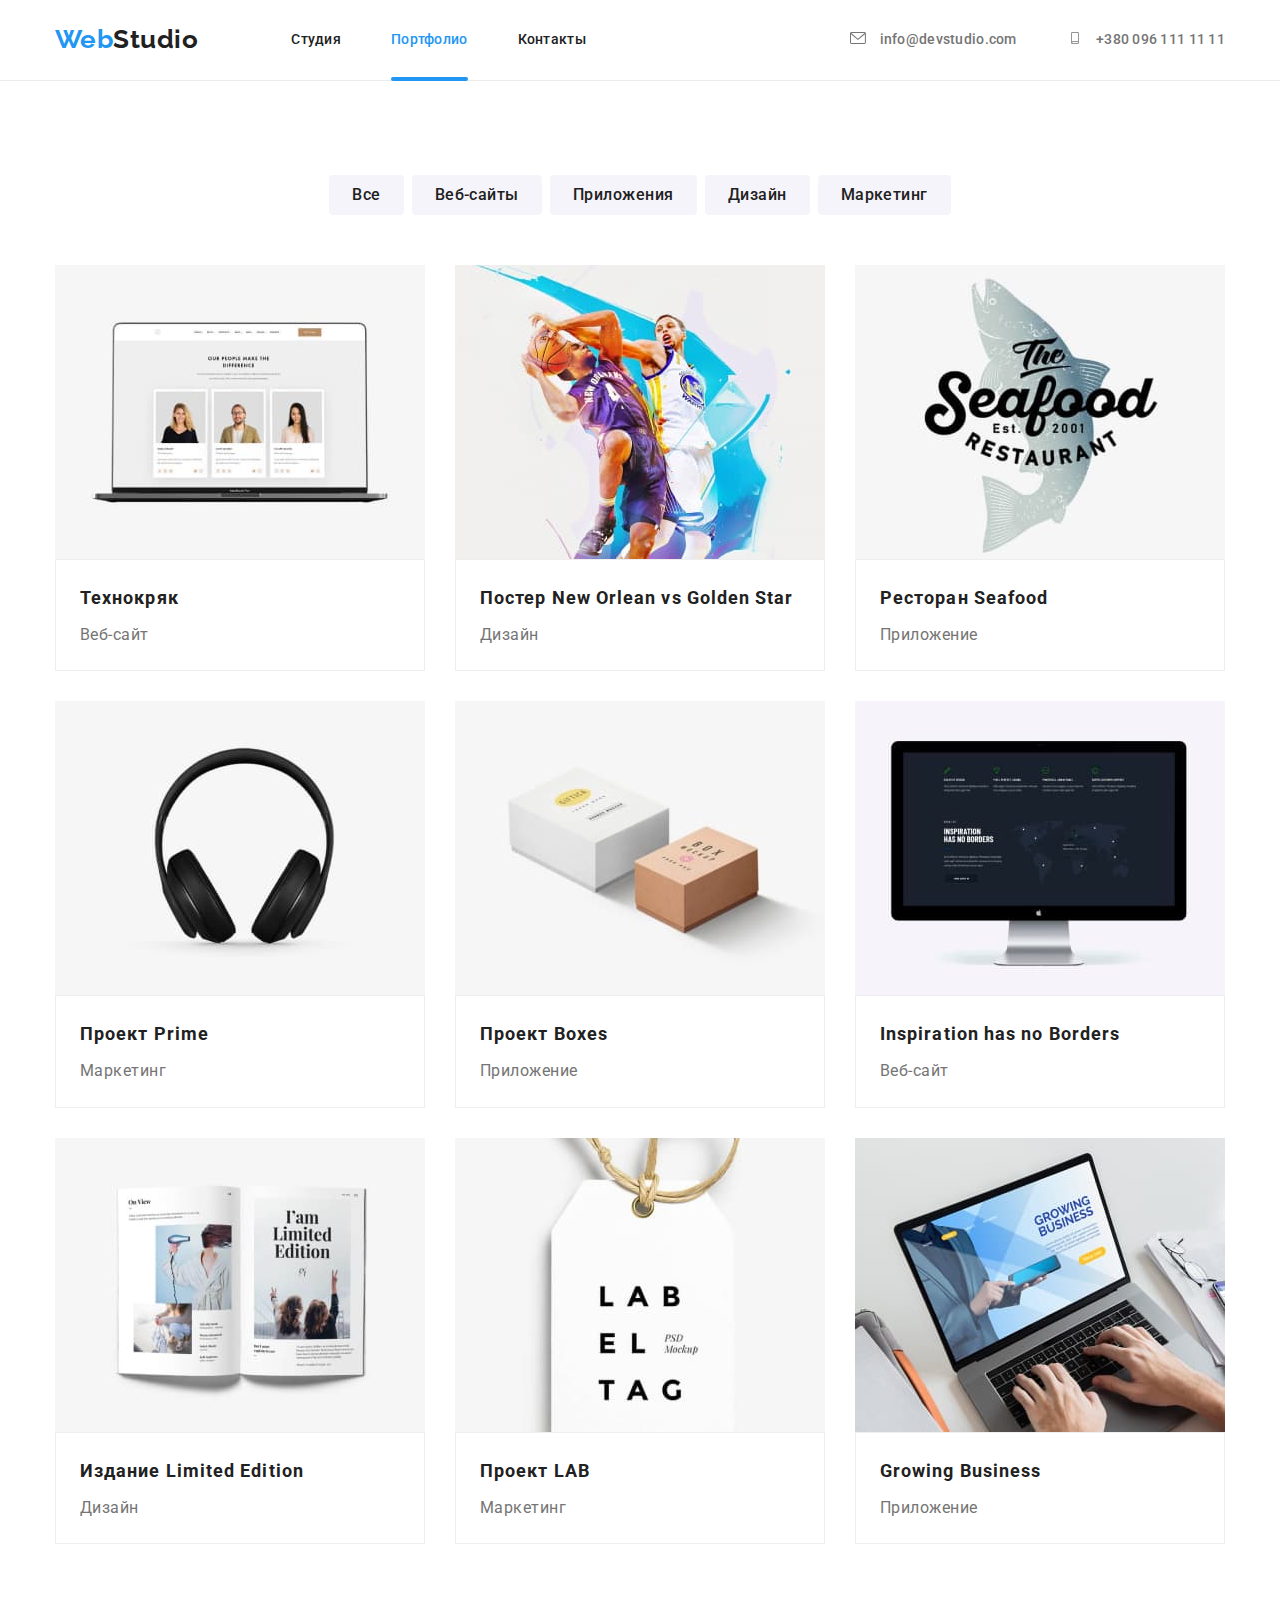
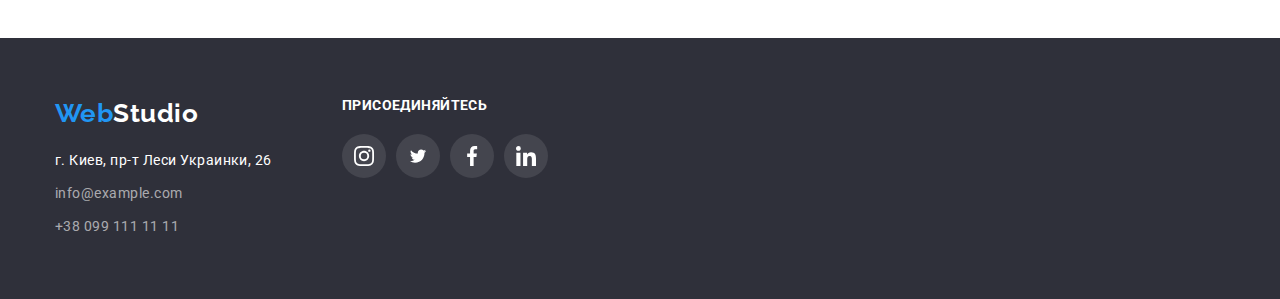
==== portfolio.html @ bb113593 "Summary" ====
<!DOCTYPE html>
<html lang="ru">
  <head>
    <meta charset="UTF-8" />
    <meta http-equiv="X-UA-Compatible" content="IE=edge" />
    <meta name="viewport" content="width=device-width, initial-scale=1.0" />
    <link rel="preconnect" href="https://fonts.googleapis.com" />
    <link rel="preconnect" href="https://fonts.gstatic.com" crossorigin />
    <link
      href="https://fonts.googleapis.com/css2?family=Raleway:wght@700&family=Roboto:wght@400;500;700;900&display=swap"
      rel="stylesheet"
    />
    <link
      rel="stylesheet"
      href="https://cdnjs.cloudflare.com/ajax/libs/modern-normalize/1.1.0/modern-normalize.css"
      integrity="sha512-Y0MM+V6ymRKN2zStTqzQ227DWhhp4Mzdo6gnlRnuaNCbc+YN/ZH0sBCLTM4M0oSy9c9VKiCvd4Jk44aCLrNS5Q=="
      crossorigin="anonymous"
      referrerpolicy="no-referrer"
    />
    <title>Web Studio (Version 2.1)</title>
    <link rel="stylesheet" href="./css/styles.css" />
  </head>
  <body>
    <header class="header">
      <div class="container">
        <nav class="header-nav">
          <a href="./index.html" class="header-logo"
            >Web<span class="dark-logo">Studio</span></a
          >
          <ul class="header-list list">
            <li class="header-item">
              <a href="./index.html" class="link">Студия</a>
            </li>
            <li class="header-item">
              <a href="./portfolio.html" class="link current">Портфолио</a>
            </li>
            <li class="header-item"><a href="" class="link">Контакты</a></li>
          </ul>
        </nav>
        <ul class="header-contact list">
          <li class="contact-item">
            <a href="mailto:info@devstudio.com" class="contact-link link"
              ><svg class="contact-icon" widght="16" height="12">
                <use href="./images/icons.svg#icon-envelope"></use>
              </svg>
              info@devstudio.com</a
            >
          </li>
          <li class="contact-item">
            <a href="tel:+380961111111" class="contact-link link">
              <svg class="contact-icon" widght="16" height="12">
                <use href="./images/icons.svg#icon-smartphone"></use>
              </svg>
              +380 096 111 11 11</a
            >
          </li>
        </ul>
      </div>
    </header>
    <main>
      <section class="main">
        <div class="container">
          <h1 class="work-title">Наши работы</h1>
          <ul class="list-button list">
            <li class="item-button">
              <button type="button" class="button">Все</button>
            </li>
            <li class="item-button">
              <button type="button" class="button">Веб-сайты</button>
            </li>
            <li class="item-button">
              <button type="button" class="button">Приложения</button>
            </li>
            <li class="item-button">
              <button type="button" class="button">Дизайн</button>
            </li>
            <li class="item-button">
              <button type="button" class="button">Маркетинг</button>
            </li>
          </ul>
          <ul class="work-list list">
            <li class="work-item">
              <a
                ><img
                  class="work-img"
                  src="./images/bloc1.jpg"
                  alt="экран ноутбука"
                  width="370"
                />
                <div class="work-captain">
                  <h2 class="work-name">Технокряк</h2>
                  <p class="work-text">Веб-сайт</p>
                </div>
              </a>
            </li>
            <li class="work-item">
              <a>
                <img
                  class="work-img"
                  src="./images/bloc2.jpg"
                  alt="баскетболисты"
                  width="370"
                />
                <div class="work-captain">
                  <h2 class="work-name">Постер New Orlean vs Golden Star</h2>
                  <p class="work-text">Дизайн</p>
                </div>
              </a>
            </li>
            <li class="work-item">
              <a
                ><img
                  class="work-img"
                  src="./images/bloc3.jpg"
                  alt="логотип ресторана"
                  width="370"
                />
                <div class="work-captain">
                  <h2 class="work-name">Ресторан Seafood</h2>
                  <p class="work-text">Приложение</p>
                </div>
              </a>
            </li>
            <li class="work-item">
              <a
                ><img
                  class="work-img"
                  src="./images/bloc4.jpg"
                  alt="наушники"
                  width="370"
                />
                <div class="work-captain">
                  <h2 class="work-name">Проект Prime</h2>
                  <p class="work-text">Маркетинг</p>
                </div>
              </a>
            </li>
            <li class="work-item">
              <a
                ><img
                  class="work-img"
                  src="./images/bloc5.jpg"
                  alt="коробки"
                  width="370"
                />
                <div class="work-captain">
                  <h2 class="work-name">Проект Boxes</h2>
                  <p class="work-text">Приложение</p>
                </div>
              </a>
            </li>
            <li class="work-item">
              <a
                ><img
                  class="work-img"
                  src="./images/bloc6.jpg"
                  alt="экран компьютера"
                  width="370"
                />
                <div class="work-captain">
                  <h2 class="work-name">Inspiration has no Borders</h2>
                  <p class="work-text">Веб-сайт</p>
                </div>
              </a>
            </li>
            <li class="work-item">
              <a
                ><img
                  class="work-img"
                  src="./images/bloc7.jpg"
                  alt="журнал"
                  width="370"
                />
                <div class="work-captain">
                  <h2 class="work-name">Издание Limited Edition</h2>
                  <p class="work-text">Дизайн</p>
                </div>
              </a>
            </li>
            <li class="work-item">
              <a
                ><img
                  class="work-img"
                  src="./images/bloc8.jpg"
                  alt="бирка"
                  width="370"
                />
                <div class="work-captain">
                  <h2 class="work-name">Проект LAB</h2>
                  <p class="work-text">Маркетинг</p>
                </div>
              </a>
            </li>
            <li class="work-item">
              <a
                ><img
                  class="work-img"
                  src="./images/bloc9.jpg"
                  alt="руки печатают по клавиатуре"
                  width="370"
                />
                <div class="work-captain">
                  <h2 class="work-name">Growing Business</h2>
                  <p class="work-text">Приложение</p>
                </div>
              </a>
            </li>
          </ul>
        </div>
      </section>
    </main>
    <footer class="footer">
      <div class="container ft">
        <div class="footer-container">
          <a href="./index.html" class="footer-logo"
            >Web<span class="light-logo">Studio</span>
          </a>
          <address class="footer-address">
            <ul class="footer-list list">
              <li class="footer-item">
                <a
                  href="https://bit.ly/3pXMvUd"
                  target="_blank"
                  rel="noreferrer noopener"
                  class="link address"
                  >г. Киев, пр-т Леси Украинки, 26</a
                >
              </li>
              <li class="footer-item">
                <a href="mailto:info@example.com" class="link contact">
                  info@example.com</a
                >
              </li>
              <li class="footer-item">
                <a href="tel:+380991111111" class="link contact"
                  >+38 099 111 11 11
                </a>
              </li>
            </ul>
          </address>
        </div>
        <div class="form">
          <h1></h1>
          <h2></h2>
          <h3 class="form-title">Присоединяйтесь</h3>
          <ul class="form-list list">
            <li class="form-item">
              <a href="" class="form-link"
                ><svg class="tform-icon" widght="20" height="20">
                  <use href="./images/icons.svg#icon-instagram"></use>
                </svg>
              </a>
            </li>
            <li class="form-item">
              <a href="" class="form-link"
                ><svg class="form-icon" widght="20" height="16.25">
                  <use href="./images/icons.svg#icon-twitter"></use>
                </svg>
              </a>
            </li>
            <li class="form-item">
              <a href="" class="form-link"
                ><svg class="form-icon" widght="10" height="20">
                  <use href="./images/icons.svg#icon-facebook"></use>
                </svg>
              </a>
            </li>
            <li class="form-item">
              <a href="" class="form-link"
                ><svg class="form-icon" widght="20" height="20">
                  <use href="./images/icons.svg#icon-linkedin"></use>
                </svg>
              </a>
            </li>
          </ul>
        </div>
      </div>
    </footer>
    <script src="/js/modal.js"></script>
  </body>
</html>
---- css/styles.css ----
:root {
  --primary-text-color: #757575;
  --title-text-color: #212121;
  --accent-color: #2196f3;
  --primary-bg-color: #ffffff;
}
p,
h1,
h2,
h3,
h4,
h5,
h6 {
  margin: 0;
}
ul,
ol {
  margin: 0;
  padding-left: 0;
}
.container {
  width: 1200px;
  margin: 0 auto;
  padding-left: 15px;
  padding-right: 15px;
  /* outline: 1px solid green; */
}
body {
  background-color: var(--primary-bg-color);
  color: var(--primary-text-color);
  font-family: 'Roboto', sans-serif;
  font-weight: 400;
  font-style: normal;
  letter-spacing: 0.03em;
}

.button {
  display: flex;
  background-color: #f5f4fa;
  color: var(--title-text-color);
  font-family: inherit;
  font-style: normal;
  font-weight: 500;
  font-size: 16px;
  line-height: 1.62;
  align-items: center;
  text-align: center;
  letter-spacing: 0.03em;
  cursor: pointer;
  padding: 6px 22px;
  border-radius: 4px;
  border: 1px solid transparent;
}

.button:hover,
.button:focus {
  background-color: #2196f3;
  color: #ffffff;
  box-shadow: 0px 3px 1px rgba(0, 0, 0, 0.1), 0px 1px 2px rgba(0, 0, 0, 0.08),
    0px 2px 2px rgba(0, 0, 0, 0.12);
}

/* ---------------Header--------------- */
.header {
  background-color: #ffffff;
  padding-top: 24px;
  padding-bottom: 25px;
  border-bottom: 1px solid #ececec;
}
.header .container {
  display: flex;
  align-items: center;
}
.header-logo {
  color: var(--accent-color);
  font-family: 'Raleway', sans-serif;
  font-weight: 700;
  font-size: 26px;
  line-height: 1.19;
  text-decoration: none;
  display: flex;
  margin-right: 93px;
}
.dark-logo {
  color: var(--title-text-color);
}
nav {
  display: flex;
  align-items: center;
}
.header-list {
  display: flex;
}
.header-contact {
  display: flex;
  margin-left: auto;
}
.list {
  list-style: none;
}
.header-list .link {
  color: var(--title-text-color);
  font-weight: 500;
  font-size: 14px;
  line-height: 1.14;
  letter-spacing: 0.02em;
}

.header-item:not(:last-child) {
  margin-right: 50px;
}

.header-contact .link {
  font-weight: 500;
  font-size: 14px;
  line-height: 1.14;
  letter-spacing: 0.02em;
  width: 100%;
  height: 100%;
  color: #757575;
}
.contact-icon {
  fill: currentColor;
  width: 16px;
  margin-right: 10px;
}
.contact-icon:hover,
.contact-icon:focus {
  fill: var(--accent-color);
}

.contact-item:not(:last-child) {
  margin-right: 50px;
}
.header-list .link:hover,
.header-list .link:focus {
  color: var(--accent-color);
}
.header-list .link.current {
  color: var(--accent-color);
}
.link {
  color: var(--primary-text-color);
  text-decoration: none;
}
.link:hover,
.link:focus {
  color: var(--accent-color);
}
.current {
  position: relative;
}
.current::after {
  content: '';
  display: block;
  background-image: url(../images/hover.png);
  height: 4px;
  width: 100%;
  background-color: rgba(33, 150, 243, 1);
  border-radius: 2px;
  position: absolute;
  bottom: -34px;
}

/* -----------------------hero-------------------------------------- */

.hero {
  max-width: 1600px;
  background-color: #2f303a;
  background-image: linear-gradient(
      rgba(47, 48, 58, 0.4),
      rgba(47, 48, 58, 0.4)
    ),
    url(../images/hero-bgr.jpg);
  background-repeat: no-repeat;
  background-size: cover;
  background-position: center;
  padding-top: 200px;
  padding-bottom: 200px;
  display: block;
  justify-content: center;
  margin-right: auto;
  margin-left: auto;
}
.hero-title {
  color: #ffffff;
  font-weight: 900;
  font-size: 44px;
  line-height: 1.36;
  text-align: center;
  letter-spacing: 0.06em;
  text-transform: uppercase;
  max-width: 696px;
  margin-bottom: 30px;
  margin-right: auto;
  margin-left: auto;
}
.hero-button {
  font-weight: 700;
  font-size: 16px;
  line-height: 1.88;
  justify-content: center;
  letter-spacing: 0.06em;
  background-color: var(--accent-color);
  color: #ffffff;
  border-radius: 4px;
  padding: 10px 32px;
  margin-right: auto;
  margin-left: auto;
}
/* ---------------------------Feature----------------------------- */
.feature {
  background-color: var(--primary-bg-color);
  padding-top: 94px;
  padding-bottom: 47px;
}
.feature-title {
  display: none;
}
.feature-list {
  display: flex;
}
.feature-item {
  max-width: 270px;
}

.feature-item:not(:last-child) {
  margin-right: 30px;
}
.feature-container {
  width: 270px;
  height: 120px;
  background-color: #f5f4fa;
  margin-bottom: 30px;
  display: flex;
  justify-content: center;
  align-items: center;
}
.feature-icon {
  border-radius: 4px;
  background-color: #f5f4fa;
  width: 70px;
  height: 70px;
}

.feature-name {
  color: var(--title-text-color);
  font-weight: 700;
  font-size: 14px;
  line-height: 1.14;
  text-transform: uppercase;
  margin-bottom: 10px;
}
.feature-text {
  color: var(--primary-text-color);
  font-size: 14px;
  line-height: 1.71;
}

/* --------------------section-------------------------------- */

.section {
  background-color: var(--primary-bg-color);
  padding-top: 47px;
  padding-bottom: 94px;
}
.section-title {
  color: var(--title-text-color);
  font-weight: 700;
  font-size: 36px;
  line-height: 1.16;
  text-align: center;
  margin-bottom: 50px;
}
.section-list {
  display: flex;
}
.section-item:not(:last-child) {
  margin-right: 30px;
}

/* --------------------------Team----------------------------------------- */

.team {
  background-color: #f5f4fa;
  padding-top: 94px;
  padding-bottom: 94px;
}
.team-title {
  color: var(--title-text-color);
  font-weight: 700;
  font-size: 36px;
  line-height: 1.16;
  text-align: center;
  margin-bottom: 50px;
}
.team-list {
  display: flex;
}
.team-item {
  flex-basis: calc(100 % / 4 - 30);
  box-shadow: 0px 2px 1px 0px rgba(0, 0, 0, 0.2),
    0px 1px 1px 0px rgba(0, 0, 0, 0.14), 0px 1px 3px 0px rgba(0, 0, 0, 0.12);
  border-radius: 0px 0px 4px 4px;
}
.team-item:not(:last-child) {
  margin-right: 30px;
}
.team-captain {
  background-color: var(--primary-bg-color);
  padding-top: 30px;
  padding-bottom: 30px;
}
.team-name {
  color: var(--title-text-color);
  font-weight: 500;
  font-size: 16px;
  line-height: 1.19;
  text-align: center;
  margin-bottom: 10px;
}
.team-img {
  display: block;
}
.team-text {
  font-size: 16px;
  line-height: 1.19;
  text-align: center;
  margin-bottom: 16px;
}
.team-captain-list {
  display: flex;
  list-style: none;
  justify-content: center;
}
.team-captain-item {
  width: 44px;
  height: 44px;
  margin-right: 10px;
}
.team-captain-item:last-child {
  margin-right: 0;
}

.team-captain-link {
  width: 100%;
  height: 100%;
  background-color: #ffffff;
  border-radius: 50%;
  display: flex;
  align-items: center;
  justify-content: center;
  fill: #afb1b8;
}
.team-captain-link:hover,
.team-captain-link:focus {
  background-color: #2196f3;
  fill: rgba(255, 255, 255, 1);
}
.team-soc-icon:hover,
.team-soc-icon:focus {
  fill: rgba(255, 255, 255, 1);
}
/* ------------------Client--------------------------------- */

.client {
  padding-top: 94px;
  padding-bottom: 94px;
}
.client-title {
  color: var(--title-text-color);
  font-weight: 700;
  font-size: 36px;
  line-height: 1.16;
  text-align: center;
  margin-bottom: 50px;
}
.client-list {
  display: flex;
  justify-content: center;
}
.client-item {
  width: 170px;
  height: 92px;
}
.client-item:not(:last-child) {
  margin-right: 30px;
}
.client-link {
  width: 100%;
  height: 100%;
  justify-content: center;
  display: flex;
  color: #afb1b8;
  border: 1px solid #afb1b8;
  align-items: center;
  border-radius: 4px;
}
.client-link:hover,
.client-link:focus {
  color: #2196f3;
  border: 1px solid rgba(33, 150, 243, 1);
  outline: transparent;
}
.client-icon {
  fill: currentColor;
}
.client-icon:hover,
.client-icon:focus {
  fill: #2196f3;
}
/* ----------------------------Work--------------------------------------- */

.main {
  padding-top: 94px;
  padding-bottom: 94px;
}
.work-title {
  display: none;
}
.list-button {
  display: flex;
  flex-direction: row;
  margin-bottom: 50px;
  justify-content: center;
}
.item-button {
  margin-right: 8px;
}
.item-button:last-child {
  margin-right: 0;
}

.work-list {
  display: flex;
  flex-wrap: wrap;
}
.work-item {
  flex-basis: calc(100% / 3 - 30px);
  margin-right: 30px;
  margin-bottom: 30px;
}
.work-item:hover {
  box-shadow: 0px 1px 1px rgba(0, 0, 0, 0.12), 0px 4px 4px rgba(0, 0, 0, 0.06),
    1px 4px 6px rgba(0, 0, 0, 0.16);
}

.work-item:nth-child(3n) {
  margin-right: 0;
}
.work-item:nth-last-child(-n + 3) {
  margin-bottom: 0;
}

.work-img {
  display: block;
}
.work-captain {
  padding-top: 20px;
  padding-bottom: 20px;
  padding-left: 24px;
  padding-right: 24px;
  border: 1px solid #eeeeee;
}

.work-name {
  color: var(--title-text-color);
  font-weight: 700;
  font-size: 18px;
  line-height: 2;
  letter-spacing: 0.06em;
  margin-bottom: 4px;
}

.work-text {
  font-size: 16px;
  line-height: 1.9;
}

/* ----------------------Footer------------------------------------ */

.footer {
  background-color: #2f303a;
  padding-top: 60px;
  padding-bottom: 60px;
  display: flex;
}
.footer-logo {
  display: block;
  color: var(--accent-color);
  font-family: 'Raleway';
  font-weight: 700;
  font-size: 26px;
  line-height: 1.19;
  text-decoration: none;
  margin-bottom: 20px;
}
.light-logo {
  color: #ffffff;
}
.footer-item > .link {
  font-style: normal;
  font-size: 14px;
  line-height: 1.71;
}
.contact {
  color: rgba(255, 255, 255, 0.6);
}
.address {
  display: block;
  color: #ffffff;
}
.footer-item:not(:last-child) {
  margin-bottom: 9px;
}
.form {
  outline: 1px, solid, white;
}
.form-title {
  font-family: 'Roboto';
  font-style: normal;
  font-weight: 700;
  font-size: 14px;
  line-height: 1.14;
  letter-spacing: 0.03em;
  text-transform: uppercase;
  color: var(--primary-bg-color);
  align-items: center;
  justify-content: center;
  margin-bottom: 20px;
}
.ft {
  display: flex;
}
.footer-container {
  margin-right: 70px;
}
.form-list {
  display: flex;
  justify-content: center;
}
.form-item {
  width: 44px;
  height: 44px;
  margin-right: 10px;
}
.form-item:last-child {
  margin-right: 0;
}

.form-link {
  width: 100%;
  height: 100%;
  background-color: rgba(255, 255, 255, 0.1);
  border-radius: 50%;
  display: flex;
  align-items: center;
  justify-content: center;
  fill: #ffffff;
}
.form-link:hover,
.form-link:focus {
  background-color: #2196f3;
}
/* --------------Modal------------------------------ */

.backdrop {
  position: fixed;
  background-color: rgba(0, 0, 0, 0.2);
  top: 0;
  left: 0;
  width: 100%;
  height: 100%;
}
.backdrop.is-hidden {
  opacity: 0;
  pointer-events: none;
}
.modal {
  position: absolute;
  min-width: 528px;
  min-height: 581px;
  top: 50%;
  left: 50%;
  transform: translate(-50%, -50%);
  background-color: var(--primary-bg-color);
  border-radius: 4px;
  box-shadow: 0px 1px 3px rgba(0, 0, 0, 0.12), 0px 1px 1px rgba(0, 0, 0, 0.14),
    0px 2px 1px rgba(0, 0, 0, 0.2);
}
.modal-button {
  position: absolute;
  width: 30px;
  height: 30px;
  border-radius: 50%;
  border: 1px solid rgba(0, 0, 0, 0.1);
  top: 8px;
  right: 8px;
  justify-content: center;
  align-items: center;
  background-color: var(--primary-bg-color);
}
.modal-icon {
  width: 11px;
  height: 11px;
}
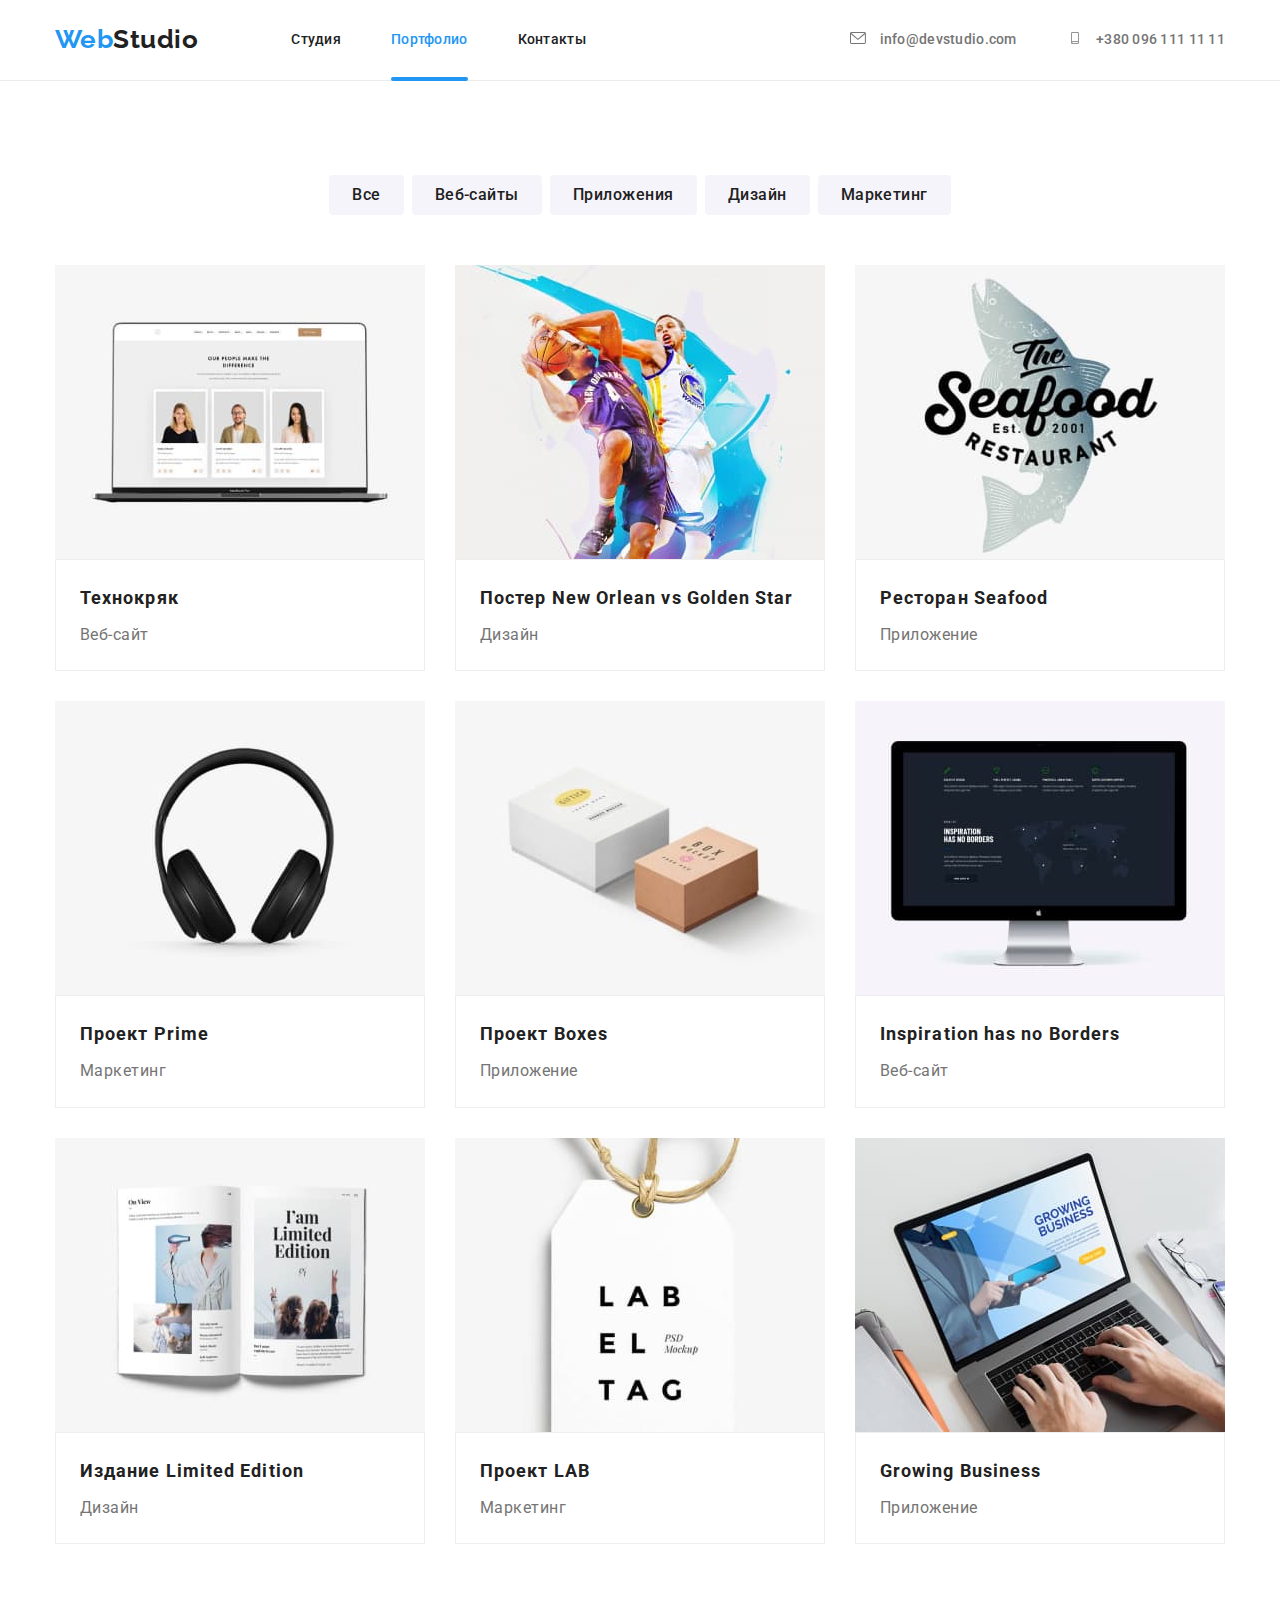
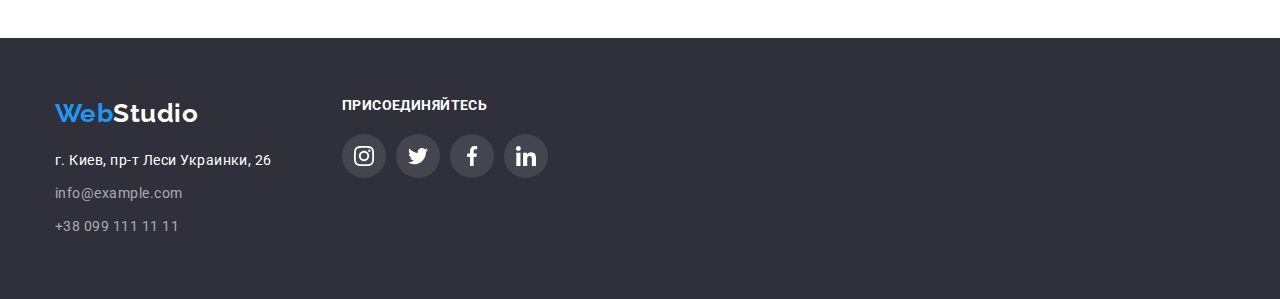
==== commit 2876b290: "modal" ====
--- a/portfolio.html
+++ b/portfolio.html
@@ -40,7 +40,7 @@
         <ul class="header-contact list">
           <li class="contact-item">
             <a href="mailto:info@devstudio.com" class="contact-link link"
-              ><svg class="contact-icon" widght="16" height="12">
+              ><svg class="contact-icon" width="16" height="12">
                 <use href="./images/icons.svg#icon-envelope"></use>
               </svg>
               info@devstudio.com</a
@@ -48,7 +48,7 @@
           </li>
           <li class="contact-item">
             <a href="tel:+380961111111" class="contact-link link">
-              <svg class="contact-icon" widght="16" height="12">
+              <svg class="contact-icon" width="16" height="12">
                 <use href="./images/icons.svg#icon-smartphone"></use>
               </svg>
               +380 096 111 11 11</a
@@ -80,6 +80,7 @@
           </ul>
           <ul class="work-list list">
             <li class="work-item">
+              <div class="work-container">
               <a
                 ><img
                   class="work-img"
@@ -87,6 +88,8 @@
                   alt="экран ноутбука"
                   width="370"
                 />
+                <p class="work-container-text">Ресурс предлагает комплексные предложения с разным уровнем функционала и сервисов. Все это позволит посетителю получить исчерпывающие сведения о компании или частном лице.</p>
+              </div>
                 <div class="work-captain">
                   <h2 class="work-name">Технокряк</h2>
                   <p class="work-text">Веб-сайт</p>
@@ -94,6 +97,7 @@
               </a>
             </li>
             <li class="work-item">
+              <div class="work-container">
               <a>
                 <img
                   class="work-img"
@@ -101,6 +105,8 @@
                   alt="баскетболисты"
                   width="370"
                 />
+                <p class="work-container-text">Ресурс предлагает комплексные предложения с разным уровнем функционала и сервисов. Все это позволит посетителю получить исчерпывающие сведения о компании или частном лице.</p>
+              </div>
                 <div class="work-captain">
                   <h2 class="work-name">Постер New Orlean vs Golden Star</h2>
                   <p class="work-text">Дизайн</p>
@@ -108,6 +114,7 @@
               </a>
             </li>
             <li class="work-item">
+              <div class="work-container">
               <a
                 ><img
                   class="work-img"
@@ -115,6 +122,8 @@
                   alt="логотип ресторана"
                   width="370"
                 />
+                <p class="work-container-text">Ресурс предлагает комплексные предложения с разным уровнем функционала и сервисов. Все это позволит посетителю получить исчерпывающие сведения о компании или частном лице.</p>
+                </div>
                 <div class="work-captain">
                   <h2 class="work-name">Ресторан Seafood</h2>
                   <p class="work-text">Приложение</p>
@@ -122,6 +131,7 @@
               </a>
             </li>
             <li class="work-item">
+              <div class="work-container">
               <a
                 ><img
                   class="work-img"
@@ -129,6 +139,8 @@
                   alt="наушники"
                   width="370"
                 />
+                <p class="work-container-text">Ресурс предлагает комплексные предложения с разным уровнем функционала и сервисов. Все это позволит посетителю получить исчерпывающие сведения о компании или частном лице.</p>
+                </div>
                 <div class="work-captain">
                   <h2 class="work-name">Проект Prime</h2>
                   <p class="work-text">Маркетинг</p>
@@ -136,6 +148,7 @@
               </a>
             </li>
             <li class="work-item">
+              <div class="work-container">
               <a
                 ><img
                   class="work-img"
@@ -143,6 +156,8 @@
                   alt="коробки"
                   width="370"
                 />
+                <p class="work-container-text">Ресурс предлагает комплексные предложения с разным уровнем функционала и сервисов. Все это позволит посетителю получить исчерпывающие сведения о компании или частном лице.</p>
+                </div>
                 <div class="work-captain">
                   <h2 class="work-name">Проект Boxes</h2>
                   <p class="work-text">Приложение</p>
@@ -150,6 +165,7 @@
               </a>
             </li>
             <li class="work-item">
+              <div class="work-container">
               <a
                 ><img
                   class="work-img"
@@ -157,6 +173,8 @@
                   alt="экран компьютера"
                   width="370"
                 />
+                <p class="work-container-text">Ресурс предлагает комплексные предложения с разным уровнем функционала и сервисов. Все это позволит посетителю получить исчерпывающие сведения о компании или частном лице.</p>
+                </div>
                 <div class="work-captain">
                   <h2 class="work-name">Inspiration has no Borders</h2>
                   <p class="work-text">Веб-сайт</p>
@@ -164,6 +182,7 @@
               </a>
             </li>
             <li class="work-item">
+              <div class="work-container">
               <a
                 ><img
                   class="work-img"
@@ -171,6 +190,8 @@
                   alt="журнал"
                   width="370"
                 />
+                <p class="work-container-text">Ресурс предлагает комплексные предложения с разным уровнем функционала и сервисов. Все это позволит посетителю получить исчерпывающие сведения о компании или частном лице.</p>
+                </div>
                 <div class="work-captain">
                   <h2 class="work-name">Издание Limited Edition</h2>
                   <p class="work-text">Дизайн</p>
@@ -178,6 +199,7 @@
               </a>
             </li>
             <li class="work-item">
+              <div class="work-container">
               <a
                 ><img
                   class="work-img"
@@ -185,6 +207,8 @@
                   alt="бирка"
                   width="370"
                 />
+                <p class="work-container-text">Ресурс предлагает комплексные предложения с разным уровнем функционала и сервисов. Все это позволит посетителю получить исчерпывающие сведения о компании или частном лице.</p>
+                </div>
                 <div class="work-captain">
                   <h2 class="work-name">Проект LAB</h2>
                   <p class="work-text">Маркетинг</p>
@@ -192,6 +216,7 @@
               </a>
             </li>
             <li class="work-item">
+              <div class="work-container">
               <a
                 ><img
                   class="work-img"
@@ -199,6 +224,8 @@
                   alt="руки печатают по клавиатуре"
                   width="370"
                 />
+                <p class="work-container-text">Ресурс предлагает комплексные предложения с разным уровнем функционала и сервисов. Все это позволит посетителю получить исчерпывающие сведения о компании или частном лице.</p>
+                </div>
                 <div class="work-captain">
                   <h2 class="work-name">Growing Business</h2>
                   <p class="work-text">Приложение</p>
@@ -246,28 +273,28 @@
           <ul class="form-list list">
             <li class="form-item">
               <a href="" class="form-link"
-                ><svg class="tform-icon" widght="20" height="20">
+                ><svg class="tform-icon" width="20" height="20">
                   <use href="./images/icons.svg#icon-instagram"></use>
                 </svg>
               </a>
             </li>
             <li class="form-item">
               <a href="" class="form-link"
-                ><svg class="form-icon" widght="20" height="16.25">
+                ><svg class="form-icon" width="20" height="20">
                   <use href="./images/icons.svg#icon-twitter"></use>
                 </svg>
               </a>
             </li>
             <li class="form-item">
               <a href="" class="form-link"
-                ><svg class="form-icon" widght="10" height="20">
+                ><svg class="form-icon" width="20" height="20">
                   <use href="./images/icons.svg#icon-facebook"></use>
                 </svg>
               </a>
             </li>
             <li class="form-item">
               <a href="" class="form-link"
-                ><svg class="form-icon" widght="20" height="20">
+                ><svg class="form-icon" width="20" height="20">
                   <use href="./images/icons.svg#icon-linkedin"></use>
                 </svg>
               </a>
--- a/css/styles.css
+++ b/css/styles.css
@@ -50,6 +50,9 @@
   padding: 6px 22px;
   border-radius: 4px;
   border: 1px solid transparent;
+  transition-property: background-color, color, box-shadow;
+  transition-duration: 250ms;
+  transition-timing-function: cubic-bezier(0.4, 0, 0.2, 1);
 }
 
 .button:hover,
@@ -138,18 +141,22 @@
 }
 .header-list .link.current {
   color: var(--accent-color);
+  position: relative;
 }
 .link {
   color: var(--primary-text-color);
   text-decoration: none;
+  transition-property: color;
+  transition-duration: 250ms;
+  transition-timing-function: cubic-bezier(0.4, 0, 0.2, 1);
 }
 .link:hover,
 .link:focus {
   color: var(--accent-color);
 }
-.current {
+/* .current {
   position: relative;
-}
+} */
 .current::after {
   content: '';
   display: block;
@@ -275,8 +282,31 @@
 .section-list {
   display: flex;
 }
+.section-item {
+  position: relative;
+  height: 294px;
+}
 .section-item:not(:last-child) {
   margin-right: 30px;
+}
+.section-container {
+  position: absolute;
+  height: 70px;
+  width: 100%;
+  bottom: 0;
+  background-color: rgba(47, 48, 58, 0.8);
+  padding: 27px 90px 27px 91px;
+}
+.section-name {
+  position: absolute;
+  font-weight: 700;
+  font-size: 14px;
+  line-height: 1.14;
+  text-align: center;
+  letter-spacing: 0.03em;
+  text-transform: uppercase;
+  color: var(--primary-bg-color);
+  min-width: 199px;
 }
 
 /* --------------------------Team----------------------------------------- */
@@ -345,16 +375,19 @@
 .team-captain-link {
   width: 100%;
   height: 100%;
-  background-color: #ffffff;
+  background-color: var(--primary-bg-color);
   border-radius: 50%;
   display: flex;
   align-items: center;
   justify-content: center;
   fill: #afb1b8;
+  transition-property: background-color, fill;
+  transition-duration: 250ms;
+  transition-timing-function: cubic-bezier(0.4, 0, 0.2, 1);
 }
 .team-captain-link:hover,
 .team-captain-link:focus {
-  background-color: #2196f3;
+  background-color: var(--accent-color);
   fill: rgba(255, 255, 255, 1);
 }
 .team-soc-icon:hover,
@@ -395,10 +428,13 @@
   border: 1px solid #afb1b8;
   align-items: center;
   border-radius: 4px;
+  transition-property: border, color;
+  transition-duration: 250ms;
+  transition-timing-function: cubic-bezier(0.4, 0, 0.2, 1);
 }
 .client-link:hover,
 .client-link:focus {
-  color: #2196f3;
+  color: var(--accent-color);
   border: 1px solid rgba(33, 150, 243, 1);
   outline: transparent;
 }
@@ -439,6 +475,9 @@
   flex-basis: calc(100% / 3 - 30px);
   margin-right: 30px;
   margin-bottom: 30px;
+  transition-property: box-shadow;
+  transition-duration: 250ms;
+  transition-timing-function: cubic-bezier(0.4, 0, 0.2, 1);
 }
 .work-item:hover {
   box-shadow: 0px 1px 1px rgba(0, 0, 0, 0.12), 0px 4px 4px rgba(0, 0, 0, 0.06),
@@ -476,7 +515,29 @@
   font-size: 16px;
   line-height: 1.9;
 }
-
+.work-container {
+  position: relative;
+  overflow: hidden;
+}
+.work-container-text {
+  background-color: rgba(33, 150, 243, 0.9);
+  font-size: 18px;
+  line-height: 1.56;
+  letter-spacing: 0.03em;
+  color: var(--primary-bg-color);
+  padding: 63px 24px;
+  position: absolute;
+  top: 0;
+  height: 100%;
+  transform: translateY(100%);
+  transition: transform 300ms linear;
+  transition-property: transform;
+  transition-duration: 250ms;
+  transition-timing-function: cubic-bezier(0.4, 0, 0.2, 1);
+}
+.work-item:hover .work-container-text {
+  transform: translateY(0);
+}
 /* ----------------------Footer------------------------------------ */
 
 .footer {
@@ -557,6 +618,9 @@
   align-items: center;
   justify-content: center;
   fill: #ffffff;
+  transition-property: background-color;
+  transition-duration: 250ms;
+  transition-timing-function: cubic-bezier(0.4, 0, 0.2, 1);
 }
 .form-link:hover,
 .form-link:focus {
@@ -575,11 +639,15 @@
 .backdrop.is-hidden {
   opacity: 0;
   pointer-events: none;
+  visibility: hidden;
+}
+.backdrop.is-hidden .modal {
+  transform: translate(-50%, -50%) scale(0) rotate(0);
 }
 .modal {
   position: absolute;
-  min-width: 528px;
-  min-height: 581px;
+  width: 528px;
+  height: 581px;
   top: 50%;
   left: 50%;
   transform: translate(-50%, -50%);
@@ -587,6 +655,12 @@
   border-radius: 4px;
   box-shadow: 0px 1px 3px rgba(0, 0, 0, 0.12), 0px 1px 1px rgba(0, 0, 0, 0.14),
     0px 2px 1px rgba(0, 0, 0, 0.2);
+  transform: translate(-50%, -50%) scale(1) rotate(0);
+  transition: transform 300ms;
+  padding-top: 40px;
+  padding-bottom: 40px;
+  padding-left: 41px;
+  padding-right: 39px;
 }
 .modal-button {
   position: absolute;
@@ -599,8 +673,45 @@
   justify-content: center;
   align-items: center;
   background-color: var(--primary-bg-color);
+  transition-property: border, fill;
+  transition-duration: 250ms;
+  transition-timing-function: cubic-bezier(0.4, 0, 0.2, 1);
 }
 .modal-icon {
   width: 11px;
   height: 11px;
 }
+.modal-button:hover {
+  border: 1px solid var(--accent-color);
+  fill: #2196f3;
+}
+.modal-title {
+  font-weight: 700;
+  font-size: 20px;
+  line-height: 1.15;
+  text-align: center;
+  letter-spacing: 0.03em;
+  color: var(--title-text-color);
+  justify-content: center;
+  margin-bottom: 12px;
+}
+.modal-label {
+  font-size: 12px;
+  line-height: 1.17;
+  letter-spacing: 0.01em;
+  color: rgba(117, 117, 117, 1);
+  margin-bottom: 4px;
+}
+.modal-input {
+  width: 100%;
+  height: 40px;
+  border: 1px solid rgba(33, 33, 33, 0.2);
+  border-radius: 4px;
+  margin-bottom: 10px;
+}
+.modal-text {
+  width: 100%;
+  height: 120px;
+  border: 1px solid rgba(33, 33, 33, 0.2);
+  border-radius: 4px;
+}
